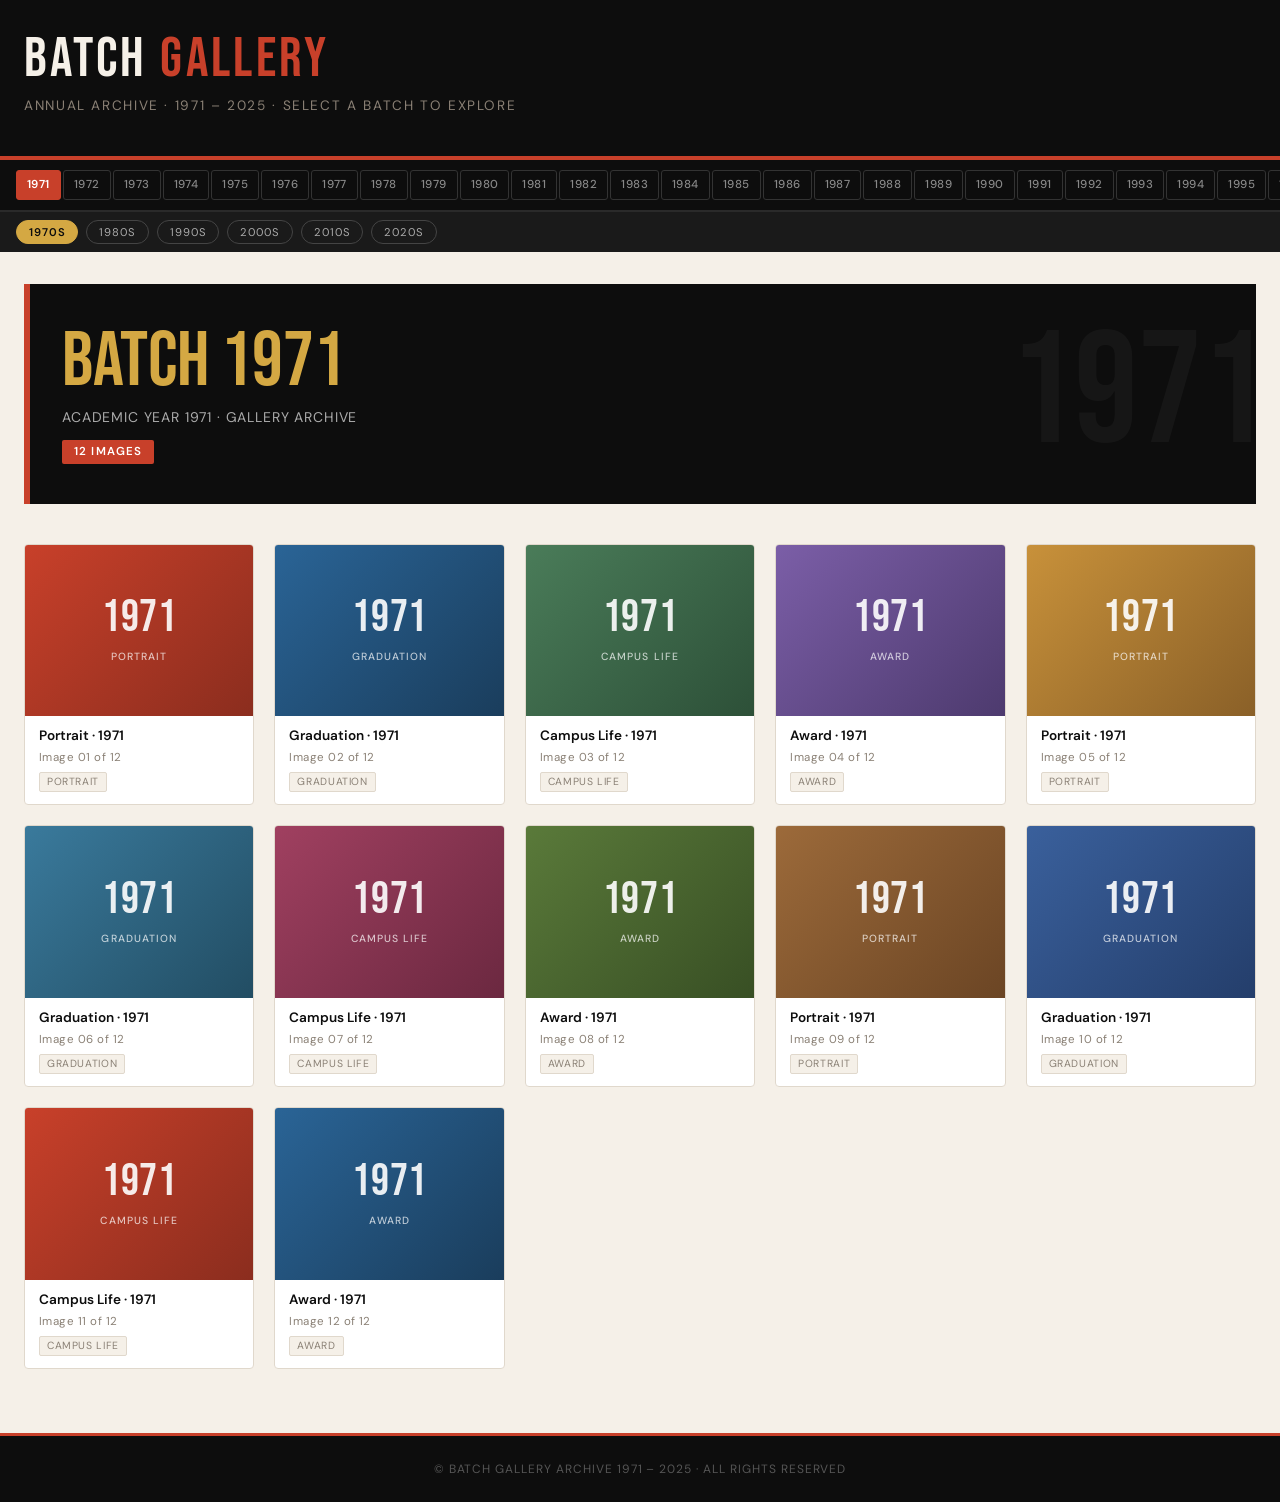
==== pages/batch-gallery.html @ d171cc45 "image gallery added" ====
<!DOCTYPE html>
<html lang="en">
<head>
  <meta charset="UTF-8" />
  <meta name="viewport" content="width=device-width, initial-scale=1.0"/>
  <title>Batch Image Gallery 1971–2025</title>
  <link href="https://cdn.jsdelivr.net/npm/bootstrap@5.3.3/dist/css/bootstrap.min.css" rel="stylesheet"/>
  <link href="https://fonts.googleapis.com/css2?family=Bebas+Neue&family=DM+Sans:wght@300;400;500&display=swap" rel="stylesheet"/>
  <style>
    :root {
      --ink: #0d0d0d;
      --paper: #f5f0e8;
      --accent: #c8402a;
      --gold: #d4a843;
      --muted: #8a8075;
      --card-bg: #ffffff;
      --border: #e0d8cc;
    }

    *, *::before, *::after { box-sizing: border-box; margin: 0; padding: 0; }

    body {
      font-family: 'DM Sans', sans-serif;
      background: var(--paper);
      color: var(--ink);
      min-height: 100vh;
    }

    /* ── HEADER ── */
    header {
      background: var(--ink);
      padding: 2rem 0 1.5rem;
      border-bottom: 4px solid var(--accent);
      position: sticky;
      top: 0;
      z-index: 1000;
    }
    header h1 {
      font-family: 'Bebas Neue', sans-serif;
      font-size: clamp(2.2rem, 5vw, 3.5rem);
      color: var(--paper);
      letter-spacing: 0.06em;
      line-height: 1;
    }
    header h1 span { color: var(--accent); }
    header p.sub {
      color: var(--muted);
      font-size: 0.85rem;
      letter-spacing: 0.12em;
      text-transform: uppercase;
      margin-top: 4px;
    }

    /* ── BATCH SELECTOR STRIP ── */
    #batch-strip-wrap {
      background: var(--ink);
      border-bottom: 2px solid #2a2a2a;
      overflow-x: auto;
      scrollbar-width: thin;
      scrollbar-color: var(--accent) #1a1a1a;
    }
    #batch-strip-wrap::-webkit-scrollbar { height: 4px; }
    #batch-strip-wrap::-webkit-scrollbar-track { background: #1a1a1a; }
    #batch-strip-wrap::-webkit-scrollbar-thumb { background: var(--accent); border-radius: 2px; }

    #batch-strip {
      display: flex;
      gap: 2px;
      padding: 10px 16px;
      min-width: max-content;
    }
    .batch-btn {
      background: transparent;
      border: 1px solid #333;
      color: #888;
      font-family: 'DM Sans', sans-serif;
      font-size: 0.72rem;
      font-weight: 500;
      letter-spacing: 0.04em;
      padding: 5px 10px;
      border-radius: 3px;
      cursor: pointer;
      transition: all 0.15s ease;
      white-space: nowrap;
    }
    .batch-btn:hover {
      border-color: var(--gold);
      color: var(--gold);
    }
    .batch-btn.active {
      background: var(--accent);
      border-color: var(--accent);
      color: #fff;
      font-weight: 600;
    }

    /* ── DECADE JUMPER ── */
    #decade-nav {
      background: #1a1a1a;
      padding: 8px 16px;
      display: flex;
      gap: 8px;
      flex-wrap: wrap;
    }
    .decade-btn {
      background: transparent;
      border: 1px solid #444;
      color: #aaa;
      font-size: 0.7rem;
      letter-spacing: 0.08em;
      padding: 3px 12px;
      border-radius: 20px;
      cursor: pointer;
      transition: all 0.15s;
      text-transform: uppercase;
    }
    .decade-btn:hover, .decade-btn.active {
      background: var(--gold);
      border-color: var(--gold);
      color: var(--ink);
      font-weight: 600;
    }

    /* ── MAIN CONTENT ── */
    main { padding: 2rem 0 4rem; }

    /* ── BATCH HERO BANNER ── */
    #batch-hero {
      background: var(--ink);
      color: var(--paper);
      padding: 2.5rem 2rem;
      margin-bottom: 2.5rem;
      border-left: 6px solid var(--accent);
      position: relative;
      overflow: hidden;
    }
    #batch-hero::before {
      content: attr(data-year);
      font-family: 'Bebas Neue', sans-serif;
      font-size: 10rem;
      color: rgba(255,255,255,0.04);
      position: absolute;
      right: -10px;
      top: 50%;
      transform: translateY(-50%);
      pointer-events: none;
      line-height: 1;
    }
    #batch-hero .batch-label {
      font-family: 'Bebas Neue', sans-serif;
      font-size: clamp(2.5rem, 6vw, 5rem);
      line-height: 1;
      color: var(--gold);
    }
    #batch-hero .batch-desc {
      font-size: 0.875rem;
      color: #aaa;
      margin-top: 6px;
      letter-spacing: 0.06em;
      text-transform: uppercase;
    }
    #batch-hero .batch-count {
      display: inline-block;
      background: var(--accent);
      color: #fff;
      font-size: 0.72rem;
      font-weight: 600;
      letter-spacing: 0.1em;
      text-transform: uppercase;
      padding: 3px 12px;
      border-radius: 2px;
      margin-top: 12px;
    }

    /* ── GALLERY GRID ── */
    #gallery-grid {
      display: grid;
      grid-template-columns: repeat(auto-fill, minmax(220px, 1fr));
      gap: 1.25rem;
    }

    .gallery-card {
      background: var(--card-bg);
      border: 1px solid var(--border);
      border-radius: 4px;
      overflow: hidden;
      cursor: pointer;
      transition: transform 0.2s ease, box-shadow 0.2s ease;
      animation: fadeUp 0.35s ease both;
    }
    .gallery-card:hover {
      transform: translateY(-4px);
      box-shadow: 0 12px 32px rgba(0,0,0,0.12);
    }

    @keyframes fadeUp {
      from { opacity: 0; transform: translateY(16px); }
      to   { opacity: 1; transform: translateY(0); }
    }

    .card-thumb {
      width: 100%;
      aspect-ratio: 4/3;
      object-fit: cover;
      display: block;
      background: #eee;
    }

    /* SVG placeholder as data URI for card thumb */
    .card-placeholder {
      width: 100%;
      aspect-ratio: 4/3;
      display: flex;
      align-items: center;
      justify-content: center;
      flex-direction: column;
      gap: 8px;
      font-size: 0.7rem;
      font-weight: 500;
      letter-spacing: 0.06em;
      text-transform: uppercase;
      color: #fff;
      position: relative;
      overflow: hidden;
    }
    .card-placeholder .year-badge {
      font-family: 'Bebas Neue', sans-serif;
      font-size: 2.8rem;
      line-height: 1;
      opacity: 0.9;
    }
    .card-placeholder .img-label {
      font-size: 0.65rem;
      opacity: 0.7;
      letter-spacing: 0.1em;
    }

    .card-body-custom {
      padding: 10px 14px 12px;
    }
    .card-title-custom {
      font-weight: 600;
      font-size: 0.85rem;
      color: var(--ink);
      margin-bottom: 3px;
    }
    .card-meta {
      font-size: 0.72rem;
      color: var(--muted);
      letter-spacing: 0.04em;
    }
    .card-tag {
      display: inline-block;
      background: var(--paper);
      border: 1px solid var(--border);
      color: var(--muted);
      font-size: 0.65rem;
      padding: 1px 7px;
      border-radius: 2px;
      margin-top: 6px;
      letter-spacing: 0.06em;
      text-transform: uppercase;
    }

    /* ── LIGHTBOX ── */
    #lightbox {
      display: none;
      position: fixed;
      inset: 0;
      background: rgba(10,10,10,0.92);
      z-index: 9999;
      align-items: center;
      justify-content: center;
      padding: 1rem;
    }
    #lightbox.open { display: flex; }
    #lb-inner {
      background: var(--card-bg);
      border-radius: 6px;
      max-width: 560px;
      width: 100%;
      overflow: hidden;
      position: relative;
      animation: zoomIn 0.2s ease;
    }
    @keyframes zoomIn {
      from { opacity:0; transform:scale(0.93); }
      to   { opacity:1; transform:scale(1); }
    }
    #lb-img-wrap {
      width: 100%;
      aspect-ratio: 4/3;
      overflow: hidden;
    }
    #lb-img-wrap .card-placeholder {
      width: 100%;
      height: 100%;
      aspect-ratio: unset;
    }
    #lb-info { padding: 1.25rem 1.5rem 1.5rem; }
    #lb-title { font-family: 'Bebas Neue', sans-serif; font-size: 1.7rem; color: var(--ink); line-height: 1.1; }
    #lb-meta  { font-size: 0.8rem; color: var(--muted); margin-top: 4px; }
    #lb-desc  { font-size: 0.83rem; color: #555; margin-top: 10px; line-height: 1.6; }
    #lb-close {
      position: absolute;
      top: 10px; right: 12px;
      background: var(--accent);
      color: #fff;
      border: none;
      border-radius: 50%;
      width: 30px; height: 30px;
      font-size: 1rem;
      cursor: pointer;
      display: flex; align-items: center; justify-content: center;
      font-weight: 700;
      z-index: 10;
    }
    #lb-nav {
      display: flex;
      gap: 8px;
      margin-top: 14px;
    }
    .lb-nav-btn {
      flex: 1;
      background: var(--ink);
      color: var(--paper);
      border: none;
      padding: 8px;
      font-size: 0.8rem;
      font-weight: 500;
      border-radius: 3px;
      cursor: pointer;
      letter-spacing: 0.06em;
      text-transform: uppercase;
      transition: background 0.15s;
    }
    .lb-nav-btn:hover { background: var(--accent); }

    /* ── EMPTY STATE ── */
    #empty-state {
      display: none;
      text-align: center;
      padding: 4rem 1rem;
    }
    #empty-state .empty-year {
      font-family: 'Bebas Neue', sans-serif;
      font-size: 6rem;
      color: var(--border);
      line-height: 1;
    }
    #empty-state p { color: var(--muted); font-size: 0.9rem; margin-top: 8px; }

    /* ── FOOTER ── */
    footer {
      background: var(--ink);
      color: #555;
      text-align: center;
      padding: 1.5rem;
      font-size: 0.75rem;
      letter-spacing: 0.08em;
      text-transform: uppercase;
      border-top: 3px solid var(--accent);
    }

    /* Responsive tweaks */
    @media (max-width: 576px) {
      #gallery-grid { grid-template-columns: repeat(auto-fill, minmax(160px, 1fr)); gap: 0.75rem; }
    }
  </style>
</head>
<body>

<!-- HEADER -->
<header>
  <div class="container-fluid px-4">
    <h1>BATCH <span>GALLERY</span></h1>
    <p class="sub">Annual Archive · 1971 – 2025 · Select a Batch to Explore</p>
  </div>
</header>

<!-- BATCH STRIP -->
<div id="batch-strip-wrap">
  <div id="batch-strip"></div>
</div>

<!-- DECADE JUMPER -->
<div id="decade-nav"></div>

<!-- MAIN -->
<main>
  <div class="container-fluid px-4">

    <!-- BATCH HERO -->
    <div id="batch-hero" data-year="1971">
      <div class="batch-label" id="hero-label">BATCH 1971</div>
      <div class="batch-desc" id="hero-desc">Academic Year 1971 · Gallery Archive</div>
      <div class="batch-count" id="hero-count">12 Images</div>
    </div>

    <!-- GALLERY -->
    <div id="gallery-grid"></div>
    <div id="empty-state">
      <div class="empty-year" id="empty-year">—</div>
      <p>No images available for this batch.</p>
    </div>

  </div>
</main>

<!-- LIGHTBOX -->
<div id="lightbox">
  <div id="lb-inner">
    <button id="lb-close">✕</button>
    <div id="lb-img-wrap"></div>
    <div id="lb-info">
      <div id="lb-title"></div>
      <div id="lb-meta"></div>
      <div id="lb-desc"></div>
      <div id="lb-nav">
        <button class="lb-nav-btn" id="lb-prev">← Prev</button>
        <button class="lb-nav-btn" id="lb-next">Next →</button>
      </div>
    </div>
  </div>
</div>

<!-- FOOTER -->
<footer>© Batch Gallery Archive 1971 – 2025 · All Rights Reserved</footer>

<script src="https://cdn.jsdelivr.net/npm/bootstrap@5.3.3/dist/js/bootstrap.bundle.min.js"></script>
<script>
  // ── CONFIG ──────────────────────────────────────────────────────────────────
  const START_YEAR = 1971;
  const END_YEAR   = 2025;
  const IMAGES_PER_BATCH = 12;

  // Palette pool for placeholder cards
  const palettes = [
    ['#c8402a','#8b2d1e'],['#2a6496','#1a3d5c'],['#4a7c59','#2d5038'],
    ['#7b5ea7','#4d3a6e'],['#c8913a','#8a6028'],['#3a7a9c','#224d63'],
    ['#a04060','#6b2840'],['#5a7a3a','#384f24'],['#9c6a3a','#6b4524'],
    ['#3a609c','#243e6b'],
  ];

  // Image categories for variety
  const categories = [
    'Portrait','Group Photo','Ceremony','Graduation','Sports','Event',
    'Campus Life','Lab Work','Cultural','Award','Seminar','Field Trip',
  ];
  const descriptions = [
    'A cherished moment captured during the academic year.',
    'Students and faculty gathered for this memorable occasion.',
    'An iconic snapshot from the batch archives.',
    'Celebrating milestones and achievements together.',
    'Campus life in full swing during this vibrant year.',
    'A timeless photograph preserving history.',
  ];

  // ── DATA GENERATION ─────────────────────────────────────────────────────────
  function generateBatchData(year) {
    const items = [];
    const seed = (year - START_YEAR) * 13;
    for (let i = 0; i < IMAGES_PER_BATCH; i++) {
      const pi  = (seed + i) % palettes.length;
      const ci  = (seed + i * 3) % categories.length;
      const di  = (seed + i * 7) % descriptions.length;
      items.push({
        id: `${year}-${i+1}`,
        year,
        title: `${categories[ci]} · ${year}`,
        subtitle: `Image ${String(i+1).padStart(2,'0')} of ${IMAGES_PER_BATCH}`,
        category: categories[ci],
        desc: descriptions[di],
        palette: palettes[pi],
        index: i,
      });
    }
    return items;
  }

  // ── STATE ────────────────────────────────────────────────────────────────────
  let currentYear = START_YEAR;
  let currentItems = [];
  let lightboxIndex = 0;

  // ── DOM REFS ─────────────────────────────────────────────────────────────────
  const strip      = document.getElementById('batch-strip');
  const decadeNav  = document.getElementById('decade-nav');
  const grid       = document.getElementById('gallery-grid');
  const emptyState = document.getElementById('empty-state');
  const hero       = document.getElementById('batch-hero');
  const heroLabel  = document.getElementById('hero-label');
  const heroDesc   = document.getElementById('hero-desc');
  const heroCount  = document.getElementById('hero-count');
  const lightbox   = document.getElementById('lightbox');
  const lbImgWrap  = document.getElementById('lb-img-wrap');
  const lbTitle    = document.getElementById('lb-title');
  const lbMeta     = document.getElementById('lb-meta');
  const lbDesc     = document.getElementById('lb-desc');
  const lbClose    = document.getElementById('lb-close');
  const lbPrev     = document.getElementById('lb-prev');
  const lbNext     = document.getElementById('lb-next');

  // ── BUILD BATCH STRIP ────────────────────────────────────────────────────────
  for (let y = START_YEAR; y <= END_YEAR; y++) {
    const btn = document.createElement('button');
    btn.className = 'batch-btn' + (y === START_YEAR ? ' active' : '');
    btn.textContent = y;
    btn.dataset.year = y;
    btn.id = `batch-btn-${y}`;
    btn.addEventListener('click', () => selectBatch(y));
    strip.appendChild(btn);
  }

  // ── BUILD DECADE JUMPER ──────────────────────────────────────────────────────
  const decades = [];
  for (let d = Math.floor(START_YEAR / 10) * 10; d <= END_YEAR; d += 10) {
    decades.push(d);
  }
  decades.forEach(d => {
    const btn = document.createElement('button');
    btn.className = 'decade-btn';
    btn.textContent = d + 's';
    btn.addEventListener('click', () => {
      const target = Math.max(START_YEAR, Math.min(END_YEAR, d));
      selectBatch(target);
      document.getElementById(`batch-btn-${target}`)?.scrollIntoView({
        behavior: 'smooth', block: 'nearest', inline: 'center'
      });
      document.querySelectorAll('.decade-btn').forEach(b => b.classList.remove('active'));
      btn.classList.add('active');
    });
    decadeNav.appendChild(btn);
  });

  // ── PLACEHOLDER SVG ELEMENT ──────────────────────────────────────────────────
  function makePlaceholder(item, large = false) {
    const div = document.createElement('div');
    div.className = 'card-placeholder';
    div.style.background = `linear-gradient(135deg, ${item.palette[0]}, ${item.palette[1]})`;
    div.innerHTML = `
      <div class="year-badge">${item.year}</div>
      <div class="img-label">${item.category}</div>
    `;
    return div;
  }

  // ── RENDER GALLERY ────────────────────────────────────────────────────────────
  function renderGallery(year) {
    currentItems = generateBatchData(year);
    grid.innerHTML = '';
    emptyState.style.display = 'none';
    grid.style.display = 'grid';

    if (!currentItems.length) {
      grid.style.display = 'none';
      emptyState.style.display = 'block';
      document.getElementById('empty-year').textContent = year;
      return;
    }

    currentItems.forEach((item, idx) => {
      const card = document.createElement('div');
      card.className = 'gallery-card';
      card.style.animationDelay = `${idx * 40}ms`;

      const thumb = makePlaceholder(item);
      card.appendChild(thumb);

      const body = document.createElement('div');
      body.className = 'card-body-custom';
      body.innerHTML = `
        <div class="card-title-custom">${item.title}</div>
        <div class="card-meta">${item.subtitle}</div>
        <span class="card-tag">${item.category}</span>
      `;
      card.appendChild(body);

      card.addEventListener('click', () => openLightbox(idx));
      grid.appendChild(card);
    });
  }

  // ── HERO UPDATE ───────────────────────────────────────────────────────────────
  function updateHero(year) {
    hero.setAttribute('data-year', year);
    heroLabel.textContent = `BATCH ${year}`;
    heroDesc.textContent  = `Academic Year ${year} · Gallery Archive`;
    heroCount.textContent = `${IMAGES_PER_BATCH} Images`;
  }

  // ── SELECT BATCH ──────────────────────────────────────────────────────────────
  function selectBatch(year) {
    currentYear = year;
    document.querySelectorAll('.batch-btn').forEach(b =>
      b.classList.toggle('active', +b.dataset.year === year)
    );
    updateHero(year);
    renderGallery(year);
    document.getElementById(`batch-btn-${year}`)?.scrollIntoView({
      behavior: 'smooth', block: 'nearest', inline: 'center'
    });
    // Update decade highlight
    const dec = Math.floor(year / 10) * 10;
    document.querySelectorAll('.decade-btn').forEach(b => {
      b.classList.toggle('active', b.textContent === dec + 's');
    });
  }

  // ── LIGHTBOX ──────────────────────────────────────────────────────────────────
  function openLightbox(idx) {
    lightboxIndex = idx;
    renderLightbox();
    lightbox.classList.add('open');
    document.body.style.overflow = 'hidden';
  }

  function closeLightbox() {
    lightbox.classList.remove('open');
    document.body.style.overflow = '';
  }

  function renderLightbox() {
    const item = currentItems[lightboxIndex];
    lbImgWrap.innerHTML = '';
    lbImgWrap.appendChild(makePlaceholder(item, true));
    lbTitle.textContent = item.title;
    lbMeta.textContent  = `${item.category} · Batch ${item.year} · ${item.subtitle}`;
    lbDesc.textContent  = item.desc;
    lbPrev.disabled = lightboxIndex === 0;
    lbNext.disabled = lightboxIndex === currentItems.length - 1;
    lbPrev.style.opacity = lbPrev.disabled ? '0.3' : '1';
    lbNext.style.opacity = lbNext.disabled ? '0.3' : '1';
  }

  lbClose.addEventListener('click', closeLightbox);
  lightbox.addEventListener('click', e => { if (e.target === lightbox) closeLightbox(); });
  lbPrev.addEventListener('click', () => { if (lightboxIndex > 0) { lightboxIndex--; renderLightbox(); }});
  lbNext.addEventListener('click', () => { if (lightboxIndex < currentItems.length-1) { lightboxIndex++; renderLightbox(); }});

  document.addEventListener('keydown', e => {
    if (!lightbox.classList.contains('open')) return;
    if (e.key === 'Escape') closeLightbox();
    if (e.key === 'ArrowLeft' && lightboxIndex > 0) { lightboxIndex--; renderLightbox(); }
    if (e.key === 'ArrowRight' && lightboxIndex < currentItems.length-1) { lightboxIndex++; renderLightbox(); }
  });

  // ── INIT ──────────────────────────────────────────────────────────────────────
  selectBatch(START_YEAR);
</script>
</body>
</html>
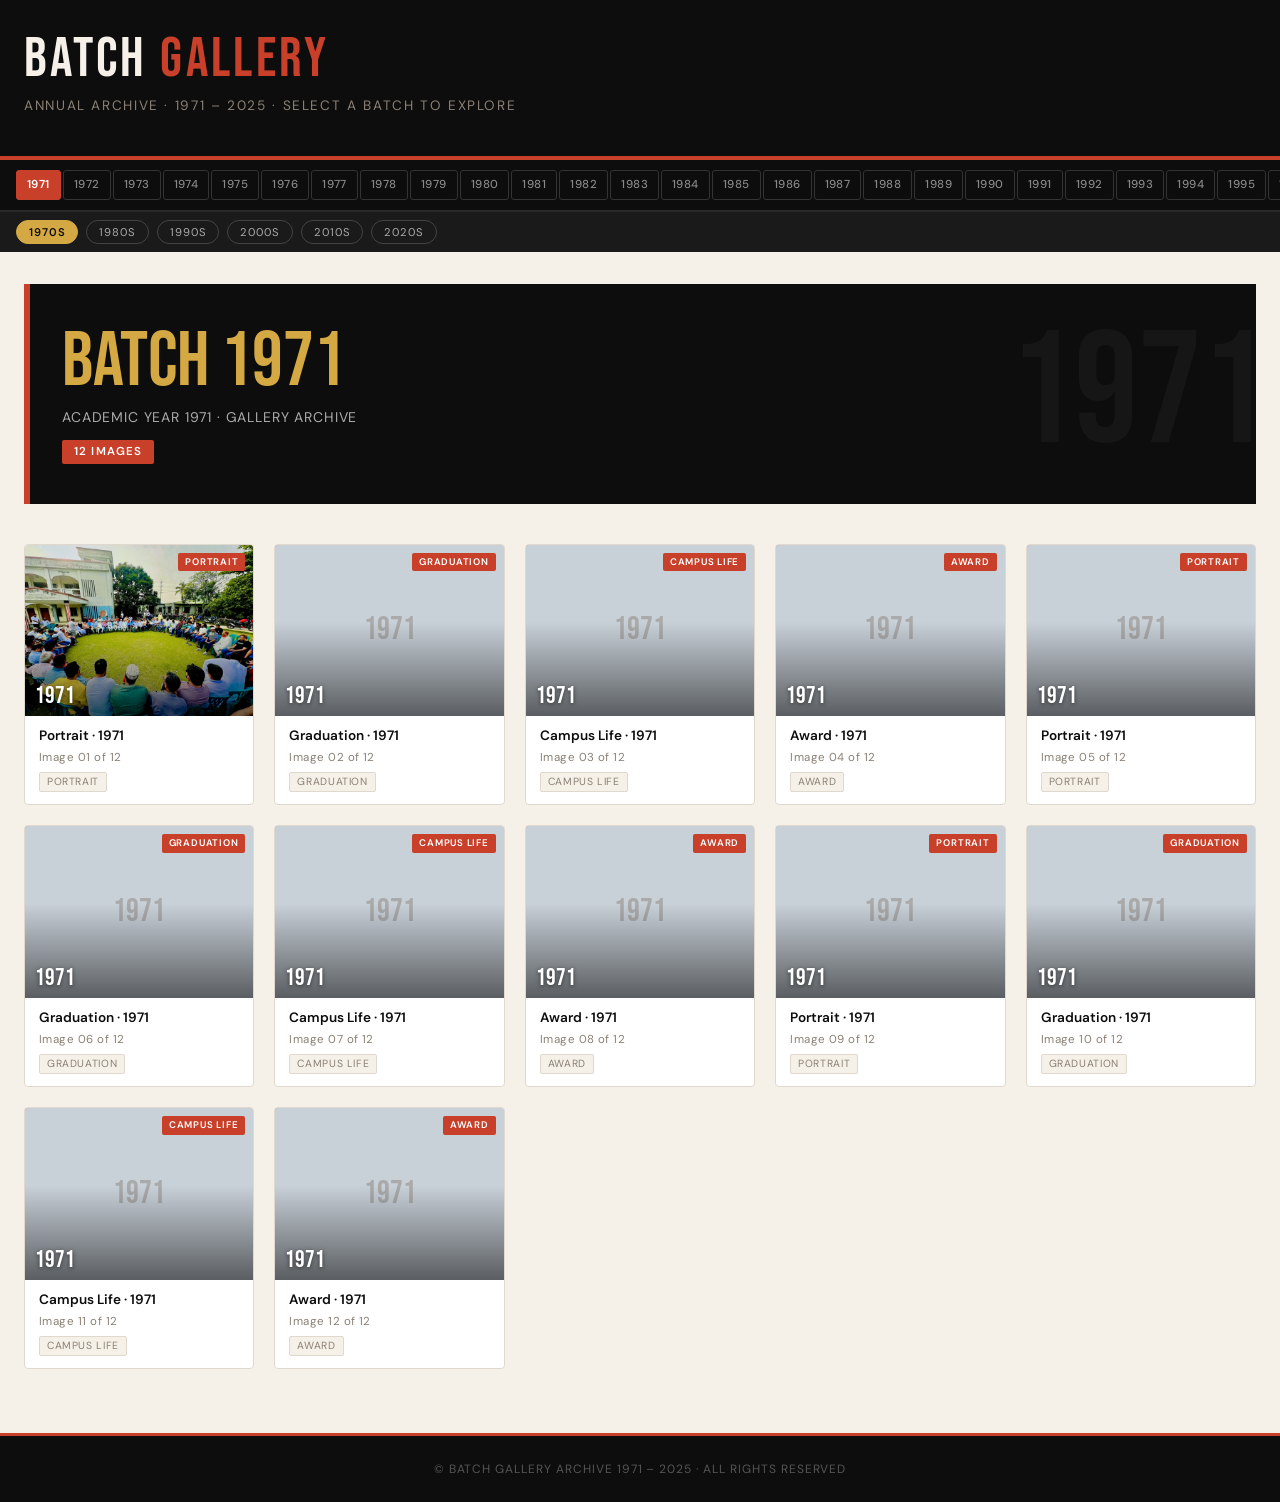
==== commit e5b32662: "image gallery  page added Co-authored-by: Copilot <copilot@github.com>" ====
--- a/pages/batch-gallery.html
+++ b/pages/batch-gallery.html
@@ -206,33 +206,83 @@
       background: #eee;
     }
 
-    /* SVG placeholder as data URI for card thumb */
-    .card-placeholder {
+    /* Demo image thumb */
+    .card-thumb-wrap {
       width: 100%;
       aspect-ratio: 4/3;
-      display: flex;
-      align-items: center;
-      justify-content: center;
-      flex-direction: column;
-      gap: 8px;
-      font-size: 0.7rem;
-      font-weight: 500;
-      letter-spacing: 0.06em;
+      overflow: hidden;
+      position: relative;
+      background: #ddd;
+    }
+    .card-thumb-wrap img {
+      width: 100%;
+      height: 100%;
+      object-fit: cover;
+      display: block;
+      transition: transform 0.35s ease;
+    }
+    .gallery-card:hover .card-thumb-wrap img {
+      transform: scale(1.07);
+    }
+    .card-thumb-wrap .img-overlay {
+      position: absolute;
+      inset: 0;
+      background: linear-gradient(to top, rgba(0,0,0,0.55) 0%, transparent 55%);
+      pointer-events: none;
+    }
+    .card-thumb-wrap .overlay-year {
+      position: absolute;
+      bottom: 8px;
+      left: 10px;
+      font-family: 'Bebas Neue', sans-serif;
+      font-size: 1.5rem;
+      color: #fff;
+      line-height: 1;
+      text-shadow: 0 1px 4px rgba(0,0,0,0.6);
+      pointer-events: none;
+    }
+    .card-thumb-wrap .overlay-cat {
+      position: absolute;
+      top: 8px;
+      right: 8px;
+      background: var(--accent);
+      color: #fff;
+      font-size: 0.6rem;
+      font-weight: 600;
+      letter-spacing: 0.08em;
       text-transform: uppercase;
-      color: #fff;
+      padding: 2px 7px;
+      border-radius: 2px;
+      pointer-events: none;
+    }
+    /* Skeleton loader */
+    .card-thumb-wrap .img-skeleton {
+      position: absolute;
+      inset: 0;
+      background: linear-gradient(90deg, #e8e0d4 25%, #f0e8dc 50%, #e8e0d4 75%);
+      background-size: 200% 100%;
+      animation: shimmer 1.4s infinite;
+    }
+    @keyframes shimmer {
+      0%   { background-position: 200% 0; }
+      100% { background-position: -200% 0; }
+    }
+
+    /* Lightbox image */
+    #lb-img-wrap img {
+      width: 100%;
+      height: 100%;
+      object-fit: cover;
+      display: block;
+    }
+    #lb-img-wrap {
       position: relative;
-      overflow: hidden;
-    }
-    .card-placeholder .year-badge {
-      font-family: 'Bebas Neue', sans-serif;
-      font-size: 2.8rem;
-      line-height: 1;
-      opacity: 0.9;
-    }
-    .card-placeholder .img-label {
-      font-size: 0.65rem;
-      opacity: 0.7;
-      letter-spacing: 0.1em;
+    }
+    #lb-img-wrap .img-overlay {
+      position: absolute;
+      inset: 0;
+      background: linear-gradient(to top, rgba(0,0,0,0.4) 0%, transparent 50%);
+      pointer-events: none;
     }
 
     .card-body-custom {
@@ -429,20 +479,37 @@
 
 <script src="https://cdn.jsdelivr.net/npm/bootstrap@5.3.3/dist/js/bootstrap.bundle.min.js"></script>
 <script>
+
+  // ════════════════════════════════════════════════════════════════════════════
+  //  IMAGE SOURCE CONFIGURATION
+  //  ─────────────────────────────────────────────────────────────────────────
+  //  MODE A — "demo"  : uses Picsum Photos (online demo images, no setup needed)
+  //  MODE B — "local" : reads images from your local batch folders
+  //
+  //  To switch to your local folder, change IMAGE_MODE to "local"
+  //  and set LOCAL_BASE_PATH to the path of your images root folder.
+  //
+  //  Expected local folder structure:
+  //    images/
+  //      1971/   → img_001.jpg, img_002.jpg, img_003.jpg …
+  //      1972/   → img_001.jpg, img_002.jpg …
+  //      1973/   → …
+  //      (folder name = batch year, files named img_001.jpg … img_012.jpg)
+  //
+  //  Supported extensions (checked in order): jpg, jpeg, png, webp
+  // ════════════════════════════════════════════════════════════════════════════
+
+  const IMAGE_MODE      = "local";           // ← change to "local" for your folders
+  const LOCAL_BASE_PATH = "../images";      // ← root folder containing year sub-folders (pages/ is one level deep)
+  const LOCAL_IMG_EXT   = "jpg";            // ← file extension used in your folders (jpg/png/webp)
+  const LOCAL_IMG_PREFIX= "img_";           // ← filename prefix  e.g. img_001.jpg
+  const LOCAL_IMG_PAD   = 3;               // ← zero-pad digits  e.g. 3 → img_001.jpg
+
   // ── CONFIG ──────────────────────────────────────────────────────────────────
-  const START_YEAR = 1971;
-  const END_YEAR   = 2025;
+  const START_YEAR       = 1971;
+  const END_YEAR         = 2025;
   const IMAGES_PER_BATCH = 12;
 
-  // Palette pool for placeholder cards
-  const palettes = [
-    ['#c8402a','#8b2d1e'],['#2a6496','#1a3d5c'],['#4a7c59','#2d5038'],
-    ['#7b5ea7','#4d3a6e'],['#c8913a','#8a6028'],['#3a7a9c','#224d63'],
-    ['#a04060','#6b2840'],['#5a7a3a','#384f24'],['#9c6a3a','#6b4524'],
-    ['#3a609c','#243e6b'],
-  ];
-
-  // Image categories for variety
   const categories = [
     'Portrait','Group Photo','Ceremony','Graduation','Sports','Event',
     'Campus Life','Lab Work','Cultural','Award','Seminar','Field Trip',
@@ -456,32 +523,54 @@
     'A timeless photograph preserving history.',
   ];
 
+  // ── IMAGE URL RESOLVER ───────────────────────────────────────────────────────
+  //  Returns { thumbUrl, largeUrl } for a given batch year + image slot index.
+  //  Demo mode  → Picsum Photos CDN
+  //  Local mode → relative path to batch sub-folder
+  function resolveImageUrls(year, slotIndex) {
+    if (IMAGE_MODE === "local") {
+      // e.g.  images/1971/img_001.jpg
+      const padded = String(slotIndex + 1).padStart(LOCAL_IMG_PAD, '0');
+      const file   = `${LOCAL_IMG_PREFIX}${padded}.${LOCAL_IMG_EXT}`;
+      const path   = `${LOCAL_BASE_PATH}/${year}/${file}`;
+      return { thumbUrl: path, largeUrl: path };   // same file, CSS handles sizing
+    }
+
+    // Demo mode — deterministic Picsum ID so every slot is a different photo
+    const pid = ((year - START_YEAR) * IMAGES_PER_BATCH + slotIndex) % 1000 + 1;
+    return {
+      thumbUrl: `https://picsum.photos/id/${pid}/400/300`,
+      largeUrl: `https://picsum.photos/id/${pid}/800/600`,
+    };
+  }
+
   // ── DATA GENERATION ─────────────────────────────────────────────────────────
   function generateBatchData(year) {
     const items = [];
-    const seed = (year - START_YEAR) * 13;
+    const seed  = (year - START_YEAR) * 13;
     for (let i = 0; i < IMAGES_PER_BATCH; i++) {
-      const pi  = (seed + i) % palettes.length;
       const ci  = (seed + i * 3) % categories.length;
       const di  = (seed + i * 7) % descriptions.length;
+      const { thumbUrl, largeUrl } = resolveImageUrls(year, i);
       items.push({
-        id: `${year}-${i+1}`,
+        id      : `${year}-${i + 1}`,
         year,
-        title: `${categories[ci]} · ${year}`,
-        subtitle: `Image ${String(i+1).padStart(2,'0')} of ${IMAGES_PER_BATCH}`,
+        title   : `${categories[ci]} · ${year}`,
+        subtitle: `Image ${String(i + 1).padStart(2, '0')} of ${IMAGES_PER_BATCH}`,
         category: categories[ci],
-        desc: descriptions[di],
-        palette: palettes[pi],
-        index: i,
+        desc    : descriptions[di],
+        thumbUrl,
+        largeUrl,
+        index   : i,
       });
     }
     return items;
   }
 
   // ── STATE ────────────────────────────────────────────────────────────────────
-  let currentYear = START_YEAR;
-  let currentItems = [];
-  let lightboxIndex = 0;
+  let currentYear    = START_YEAR;
+  let currentItems   = [];
+  let lightboxIndex  = 0;
 
   // ── DOM REFS ─────────────────────────────────────────────────────────────────
   const strip      = document.getElementById('batch-strip');
@@ -504,45 +593,70 @@
   // ── BUILD BATCH STRIP ────────────────────────────────────────────────────────
   for (let y = START_YEAR; y <= END_YEAR; y++) {
     const btn = document.createElement('button');
-    btn.className = 'batch-btn' + (y === START_YEAR ? ' active' : '');
+    btn.className   = 'batch-btn' + (y === START_YEAR ? ' active' : '');
     btn.textContent = y;
     btn.dataset.year = y;
-    btn.id = `batch-btn-${y}`;
+    btn.id          = `batch-btn-${y}`;
     btn.addEventListener('click', () => selectBatch(y));
     strip.appendChild(btn);
   }
 
   // ── BUILD DECADE JUMPER ──────────────────────────────────────────────────────
   const decades = [];
-  for (let d = Math.floor(START_YEAR / 10) * 10; d <= END_YEAR; d += 10) {
-    decades.push(d);
-  }
+  for (let d = Math.floor(START_YEAR / 10) * 10; d <= END_YEAR; d += 10) decades.push(d);
   decades.forEach(d => {
     const btn = document.createElement('button');
-    btn.className = 'decade-btn';
+    btn.className   = 'decade-btn';
     btn.textContent = d + 's';
     btn.addEventListener('click', () => {
       const target = Math.max(START_YEAR, Math.min(END_YEAR, d));
       selectBatch(target);
-      document.getElementById(`batch-btn-${target}`)?.scrollIntoView({
-        behavior: 'smooth', block: 'nearest', inline: 'center'
-      });
+      document.getElementById(`batch-btn-${target}`)?.scrollIntoView({ behavior:'smooth', block:'nearest', inline:'center' });
       document.querySelectorAll('.decade-btn').forEach(b => b.classList.remove('active'));
       btn.classList.add('active');
     });
     decadeNav.appendChild(btn);
   });
 
-  // ── PLACEHOLDER SVG ELEMENT ──────────────────────────────────────────────────
-  function makePlaceholder(item, large = false) {
-    const div = document.createElement('div');
-    div.className = 'card-placeholder';
-    div.style.background = `linear-gradient(135deg, ${item.palette[0]}, ${item.palette[1]})`;
-    div.innerHTML = `
-      <div class="year-badge">${item.year}</div>
-      <div class="img-label">${item.category}</div>
-    `;
-    return div;
+  // ── IMAGE CARD BUILDER ────────────────────────────────────────────────────────
+  function makeImageThumb(item, large = false) {
+    const wrap = document.createElement('div');
+    wrap.className = 'card-thumb-wrap';
+
+    const skeleton = document.createElement('div');
+    skeleton.className = 'img-skeleton';
+    wrap.appendChild(skeleton);
+
+    const img    = document.createElement('img');
+    img.alt      = item.title;
+    img.loading  = 'lazy';
+    img.src      = large ? item.largeUrl : item.thumbUrl;
+    img.onload   = () => skeleton.remove();
+    img.onerror  = () => {
+      // Graceful fallback: demo seed image so gallery never breaks
+      const fallback = `https://picsum.photos/seed/${item.year}-${item.index}/${large ? '800/600' : '400/300'}`;
+      if (img.src !== fallback) { img.src = fallback; return; }
+      skeleton.style.background = '#c8d0d8';
+      skeleton.style.animation  = 'none';
+      skeleton.innerHTML = `<div style="position:absolute;inset:0;display:flex;align-items:center;justify-content:center;font-family:'Bebas Neue',sans-serif;font-size:2rem;color:#aaa;">${item.year}</div>`;
+    };
+    wrap.appendChild(img);
+
+    const overlay = document.createElement('div');
+    overlay.className = 'img-overlay';
+    wrap.appendChild(overlay);
+
+    const yearBadge = document.createElement('div');
+    yearBadge.className   = 'overlay-year';
+    yearBadge.textContent = item.year;
+    wrap.appendChild(yearBadge);
+
+    const catBadge = document.createElement('div');
+    catBadge.className   = 'overlay-cat';
+    catBadge.textContent = item.category;
+    wrap.appendChild(catBadge);
+
+    return wrap;
   }
 
   // ── RENDER GALLERY ────────────────────────────────────────────────────────────
@@ -552,20 +666,12 @@
     emptyState.style.display = 'none';
     grid.style.display = 'grid';
 
-    if (!currentItems.length) {
-      grid.style.display = 'none';
-      emptyState.style.display = 'block';
-      document.getElementById('empty-year').textContent = year;
-      return;
-    }
-
     currentItems.forEach((item, idx) => {
       const card = document.createElement('div');
       card.className = 'gallery-card';
       card.style.animationDelay = `${idx * 40}ms`;
 
-      const thumb = makePlaceholder(item);
-      card.appendChild(thumb);
+      card.appendChild(makeImageThumb(item));
 
       const body = document.createElement('div');
       body.className = 'card-body-custom';
@@ -597,14 +703,11 @@
     );
     updateHero(year);
     renderGallery(year);
-    document.getElementById(`batch-btn-${year}`)?.scrollIntoView({
-      behavior: 'smooth', block: 'nearest', inline: 'center'
-    });
-    // Update decade highlight
+    document.getElementById(`batch-btn-${year}`)?.scrollIntoView({ behavior:'smooth', block:'nearest', inline:'center' });
     const dec = Math.floor(year / 10) * 10;
-    document.querySelectorAll('.decade-btn').forEach(b => {
-      b.classList.toggle('active', b.textContent === dec + 's');
-    });
+    document.querySelectorAll('.decade-btn').forEach(b =>
+      b.classList.toggle('active', b.textContent === dec + 's')
+    );
   }
 
   // ── LIGHTBOX ──────────────────────────────────────────────────────────────────
@@ -614,35 +717,32 @@
     lightbox.classList.add('open');
     document.body.style.overflow = 'hidden';
   }
-
   function closeLightbox() {
     lightbox.classList.remove('open');
     document.body.style.overflow = '';
   }
-
   function renderLightbox() {
     const item = currentItems[lightboxIndex];
     lbImgWrap.innerHTML = '';
-    lbImgWrap.appendChild(makePlaceholder(item, true));
+    lbImgWrap.appendChild(makeImageThumb(item, true));
     lbTitle.textContent = item.title;
     lbMeta.textContent  = `${item.category} · Batch ${item.year} · ${item.subtitle}`;
     lbDesc.textContent  = item.desc;
-    lbPrev.disabled = lightboxIndex === 0;
-    lbNext.disabled = lightboxIndex === currentItems.length - 1;
+    lbPrev.disabled     = lightboxIndex === 0;
+    lbNext.disabled     = lightboxIndex === currentItems.length - 1;
     lbPrev.style.opacity = lbPrev.disabled ? '0.3' : '1';
     lbNext.style.opacity = lbNext.disabled ? '0.3' : '1';
   }
 
   lbClose.addEventListener('click', closeLightbox);
   lightbox.addEventListener('click', e => { if (e.target === lightbox) closeLightbox(); });
-  lbPrev.addEventListener('click', () => { if (lightboxIndex > 0) { lightboxIndex--; renderLightbox(); }});
-  lbNext.addEventListener('click', () => { if (lightboxIndex < currentItems.length-1) { lightboxIndex++; renderLightbox(); }});
-
+  lbPrev.addEventListener('click', () => { if (lightboxIndex > 0)                          { lightboxIndex--; renderLightbox(); }});
+  lbNext.addEventListener('click', () => { if (lightboxIndex < currentItems.length - 1)    { lightboxIndex++; renderLightbox(); }});
   document.addEventListener('keydown', e => {
     if (!lightbox.classList.contains('open')) return;
-    if (e.key === 'Escape') closeLightbox();
-    if (e.key === 'ArrowLeft' && lightboxIndex > 0) { lightboxIndex--; renderLightbox(); }
-    if (e.key === 'ArrowRight' && lightboxIndex < currentItems.length-1) { lightboxIndex++; renderLightbox(); }
+    if (e.key === 'Escape')      closeLightbox();
+    if (e.key === 'ArrowLeft'  && lightboxIndex > 0)                       { lightboxIndex--; renderLightbox(); }
+    if (e.key === 'ArrowRight' && lightboxIndex < currentItems.length - 1) { lightboxIndex++; renderLightbox(); }
   });
 
   // ── INIT ──────────────────────────────────────────────────────────────────────
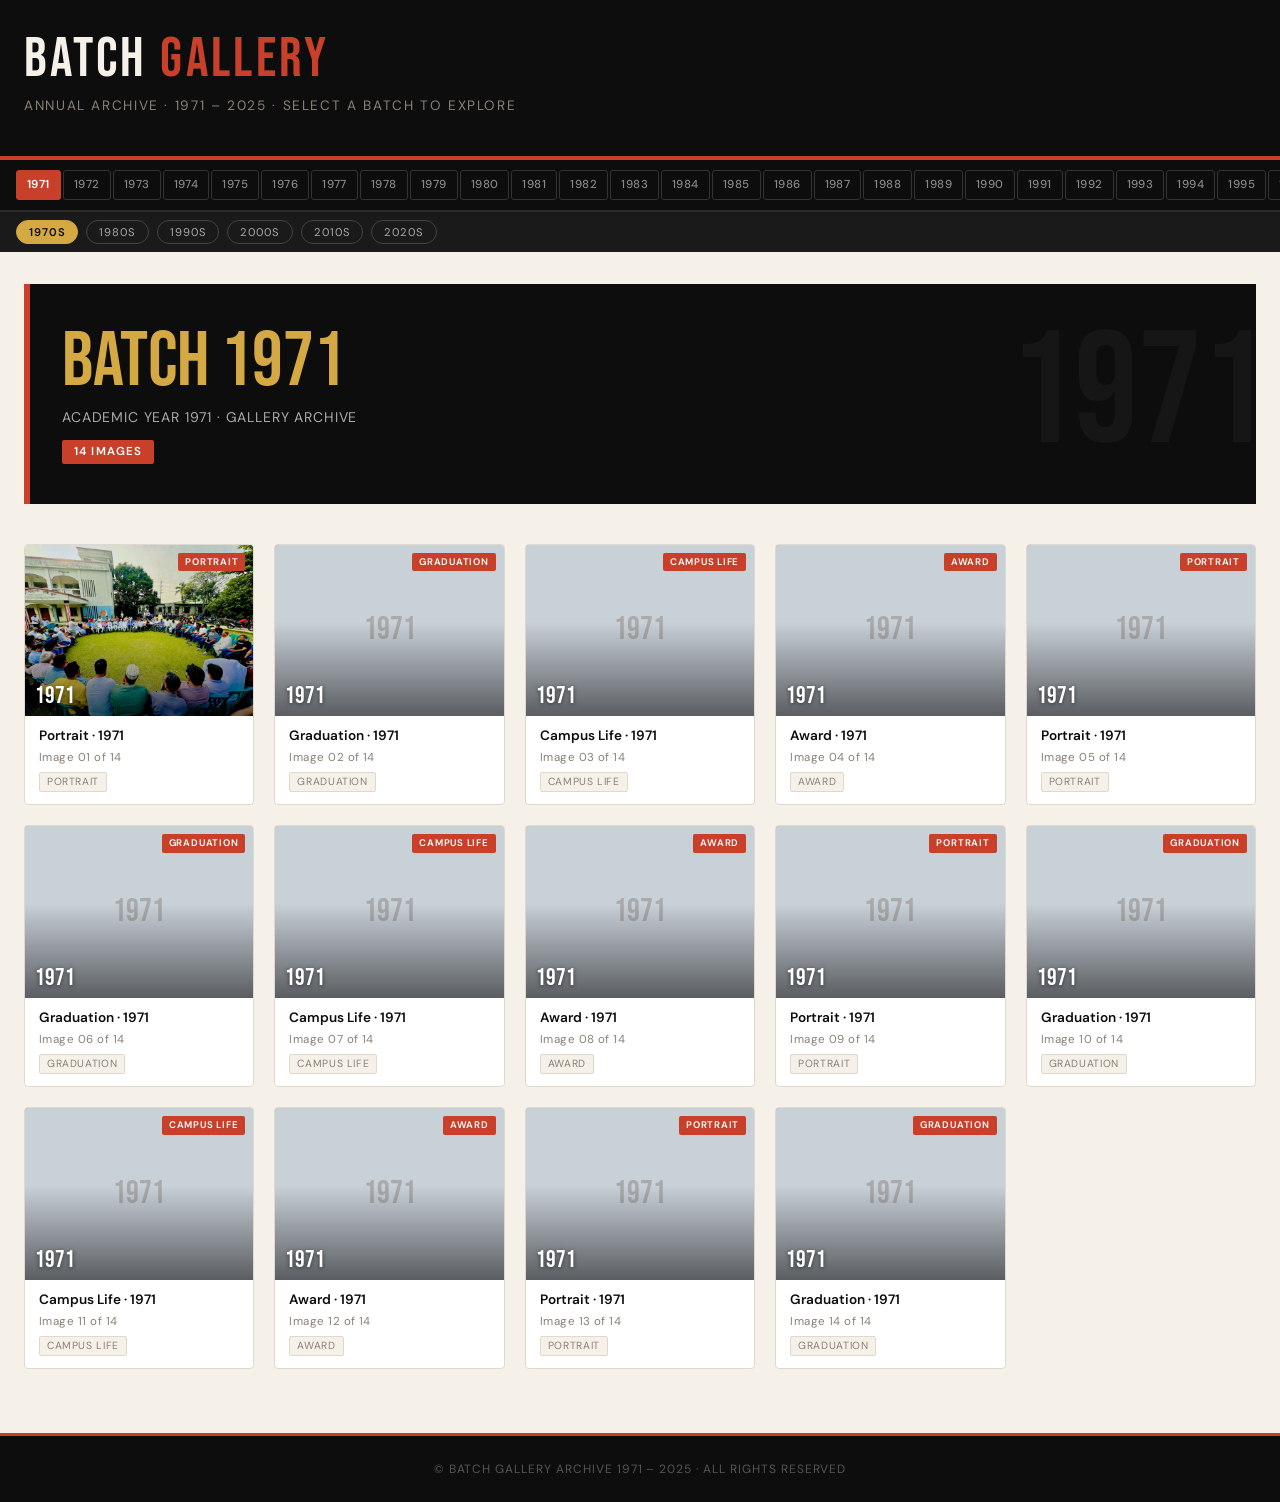
==== commit 6cd8fcc3: "image quantity exten" ====
--- a/pages/batch-gallery.html
+++ b/pages/batch-gallery.html
@@ -508,7 +508,7 @@
   // ── CONFIG ──────────────────────────────────────────────────────────────────
   const START_YEAR       = 1971;
   const END_YEAR         = 2025;
-  const IMAGES_PER_BATCH = 12;
+  const IMAGES_PER_BATCH = 14;
 
   const categories = [
     'Portrait','Group Photo','Ceremony','Graduation','Sports','Event',
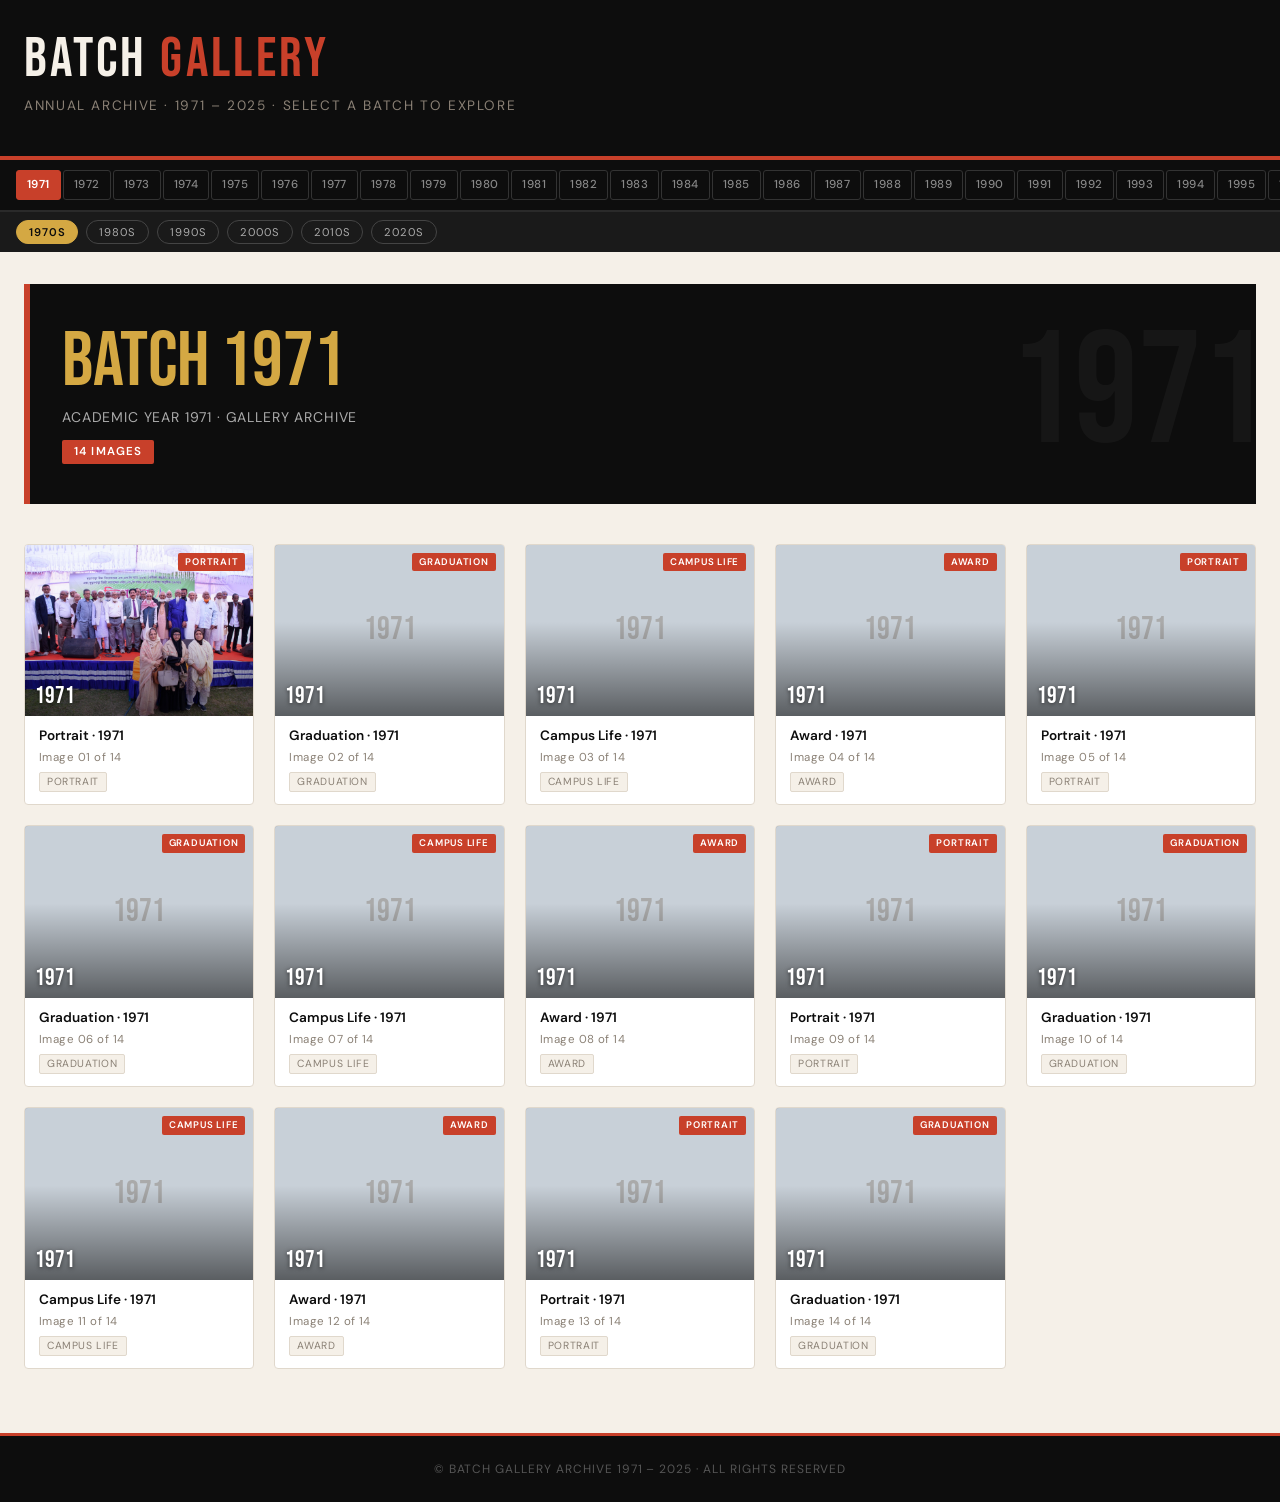
==== commit 81a7f099: "batch wise image added Co-authored-by: Copilot <copilot@github.com>" ====
--- a/pages/batch-gallery.html
+++ b/pages/batch-gallery.html
@@ -15,6 +15,8 @@
       --muted: #8a8075;
       --card-bg: #ffffff;
       --border: #e0d8cc;
+      --header-height: 0px;
+      --batch-strip-height: 0px;
     }
 
     *, *::before, *::after { box-sizing: border-box; margin: 0; padding: 0; }
@@ -53,6 +55,9 @@
 
     /* ── BATCH SELECTOR STRIP ── */
     #batch-strip-wrap {
+      position: sticky;
+      top: var(--header-height);
+      z-index: 950;
       background: var(--ink);
       border-bottom: 2px solid #2a2a2a;
       overflow-x: auto;
@@ -96,6 +101,9 @@
 
     /* ── DECADE JUMPER ── */
     #decade-nav {
+      position: sticky;
+      top: calc(var(--header-height) + var(--batch-strip-height));
+      z-index: 940;
       background: #1a1a1a;
       padding: 8px 16px;
       display: flex;
@@ -327,7 +335,7 @@
     #lb-inner {
       background: var(--card-bg);
       border-radius: 6px;
-      max-width: 560px;
+      max-width: 1000px;
       width: 100%;
       overflow: hidden;
       position: relative;
@@ -501,7 +509,7 @@
 
   const IMAGE_MODE      = "local";           // ← change to "local" for your folders
   const LOCAL_BASE_PATH = "../images";      // ← root folder containing year sub-folders (pages/ is one level deep)
-  const LOCAL_IMG_EXT   = "jpg";            // ← file extension used in your folders (jpg/png/webp)
+  const LOCAL_IMG_EXTS  = ["jpg","jpeg","png","webp"]; // ← file extensions tried in order
   const LOCAL_IMG_PREFIX= "img_";           // ← filename prefix  e.g. img_001.jpg
   const LOCAL_IMG_PAD   = 3;               // ← zero-pad digits  e.g. 3 → img_001.jpg
 
@@ -529,11 +537,14 @@
   //  Local mode → relative path to batch sub-folder
   function resolveImageUrls(year, slotIndex) {
     if (IMAGE_MODE === "local") {
-      // e.g.  images/1971/img_001.jpg
-      const padded = String(slotIndex + 1).padStart(LOCAL_IMG_PAD, '0');
-      const file   = `${LOCAL_IMG_PREFIX}${padded}.${LOCAL_IMG_EXT}`;
-      const path   = `${LOCAL_BASE_PATH}/${year}/${file}`;
-      return { thumbUrl: path, largeUrl: path };   // same file, CSS handles sizing
+      // e.g.  images/1971/img_001.jpg, images/1971/img_001.jpeg, images/1971/img_001.png …
+      const padded    = String(slotIndex + 1).padStart(LOCAL_IMG_PAD, '0');
+      const candidates = LOCAL_IMG_EXTS.map(ext => `${LOCAL_BASE_PATH}/${year}/${LOCAL_IMG_PREFIX}${padded}.${ext}`);
+      return {
+        thumbUrl   : candidates[0],
+        largeUrl   : candidates[0],
+        localUrls  : candidates,
+      };
     }
 
     // Demo mode — deterministic Picsum ID so every slot is a different photo
@@ -551,7 +562,7 @@
     for (let i = 0; i < IMAGES_PER_BATCH; i++) {
       const ci  = (seed + i * 3) % categories.length;
       const di  = (seed + i * 7) % descriptions.length;
-      const { thumbUrl, largeUrl } = resolveImageUrls(year, i);
+      const { thumbUrl, largeUrl, localUrls } = resolveImageUrls(year, i);
       items.push({
         id      : `${year}-${i + 1}`,
         year,
@@ -561,6 +572,7 @@
         desc    : descriptions[di],
         thumbUrl,
         largeUrl,
+        localUrls,
         index   : i,
       });
     }
@@ -630,9 +642,16 @@
     const img    = document.createElement('img');
     img.alt      = item.title;
     img.loading  = 'lazy';
+    const candidates = item.localUrls || [];
+    let candidateIndex = 0;
     img.src      = large ? item.largeUrl : item.thumbUrl;
     img.onload   = () => skeleton.remove();
     img.onerror  = () => {
+      if (IMAGE_MODE === "local" && candidateIndex < candidates.length - 1) {
+        candidateIndex += 1;
+        img.src = candidates[candidateIndex];
+        return;
+      }
       // Graceful fallback: demo seed image so gallery never breaks
       const fallback = `https://picsum.photos/seed/${item.year}-${item.index}/${large ? '800/600' : '400/300'}`;
       if (img.src !== fallback) { img.src = fallback; return; }
@@ -745,8 +764,19 @@
     if (e.key === 'ArrowRight' && lightboxIndex < currentItems.length - 1) { lightboxIndex++; renderLightbox(); }
   });
 
-  // ── INIT ──────────────────────────────────────────────────────────────────────
+  function updateStickyOffsets() {
+    const headerHeight = document.querySelector('header')?.offsetHeight || 0;
+    const batchHeight = document.getElementById('batch-strip-wrap')?.offsetHeight || 0;
+    document.documentElement.style.setProperty('--header-height', `${headerHeight}px`);
+    document.documentElement.style.setProperty('--batch-strip-height', `${batchHeight}px`);
+  }
+
+  window.addEventListener('resize', updateStickyOffsets);
+  window.addEventListener('load', updateStickyOffsets);
+
+  // ── INIT ──────────────────────────────────────────────────────────────────
   selectBatch(START_YEAR);
+  updateStickyOffsets();
 </script>
 </body>
 </html>
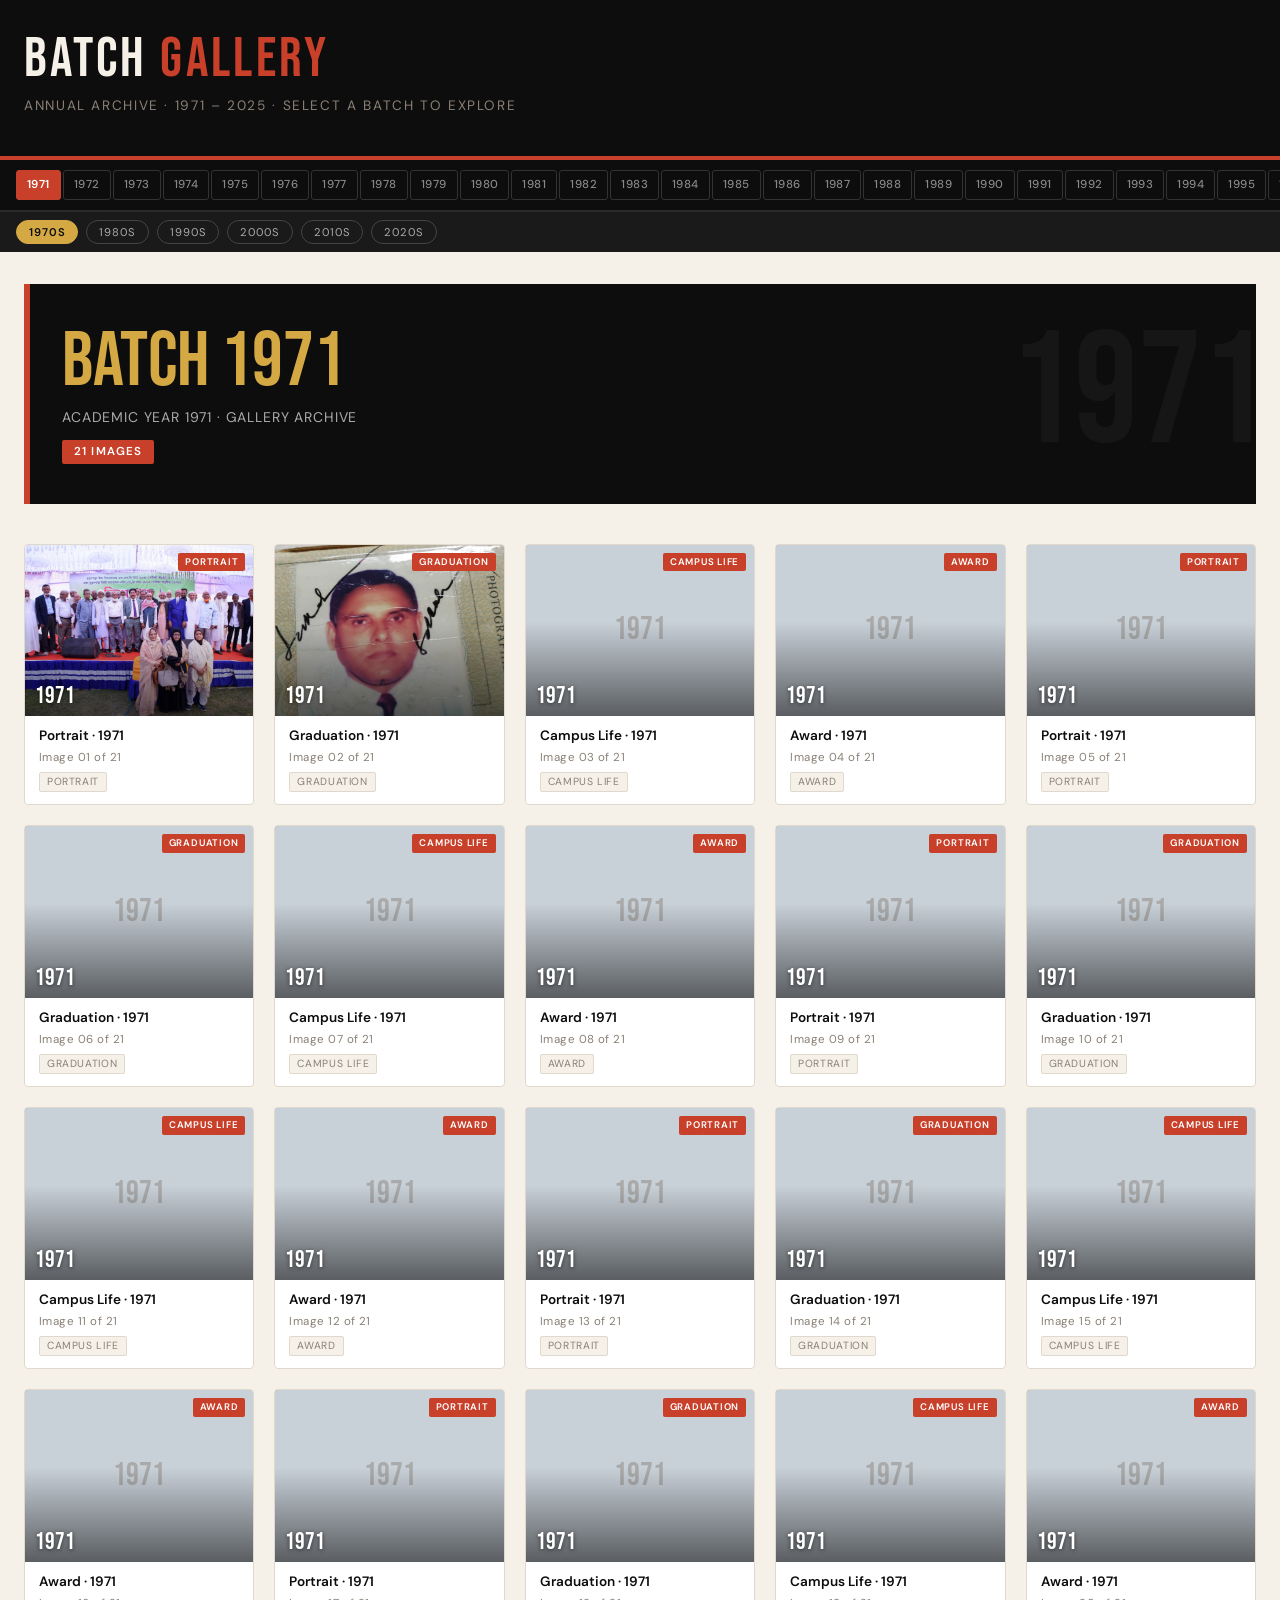
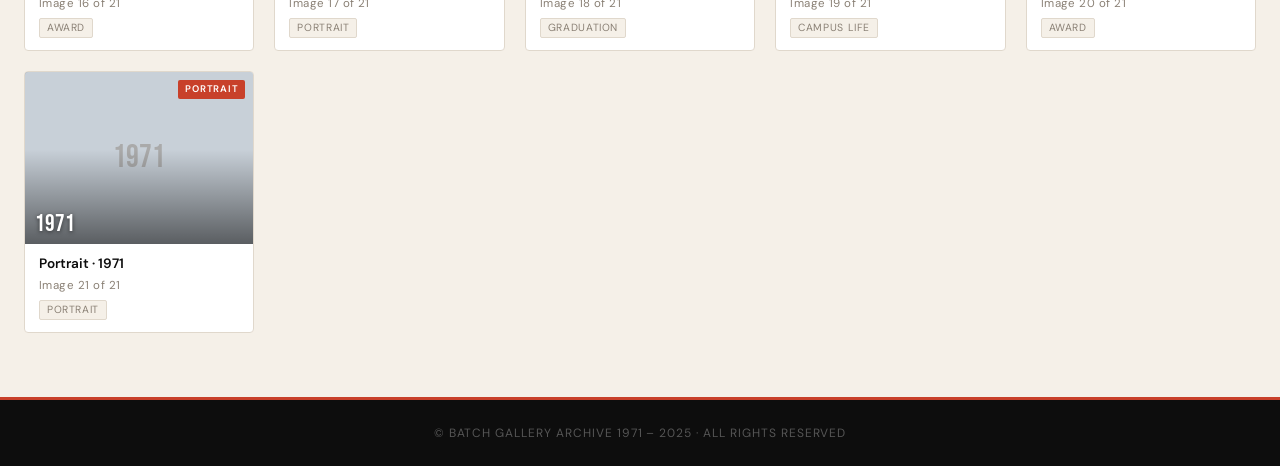
==== commit 132ca82f: "galary image added" ====
--- a/pages/batch-gallery.html
+++ b/pages/batch-gallery.html
@@ -516,7 +516,7 @@
   // ── CONFIG ──────────────────────────────────────────────────────────────────
   const START_YEAR       = 1971;
   const END_YEAR         = 2025;
-  const IMAGES_PER_BATCH = 14;
+  const IMAGES_PER_BATCH = 21;
 
   const categories = [
     'Portrait','Group Photo','Ceremony','Graduation','Sports','Event',
